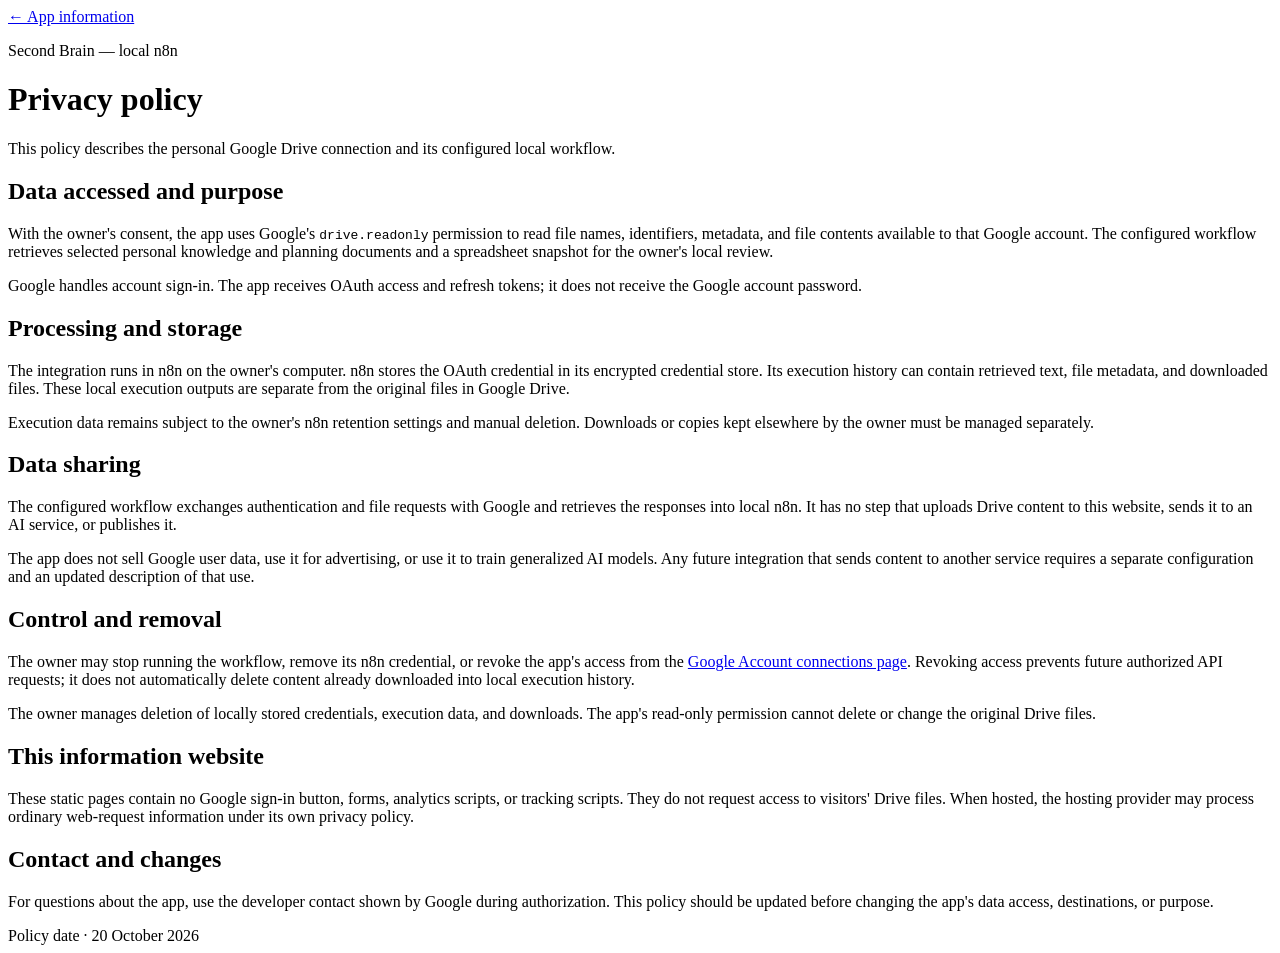
==== privacy.html @ 61681476 "Create privacy.html" ====
<!doctype html>
<html lang="en">
<head>
  <meta charset="utf-8">
  <meta name="viewport" content="width=device-width,initial-scale=1">
  <meta name="robots" content="noindex,nofollow">
  <meta name="description" content="Privacy information for the personal Second Brain — local n8n Google Drive connection.">
  <title>Privacy · Second Brain — local n8n</title>
  <link rel="stylesheet" href="style.css">
</head>
<body>
  <main>
    <nav><a href="index.html">← App information</a></nav>
    <p class="eyebrow">Second Brain — local n8n</p>
    <h1>Privacy policy</h1>
    <p class="lead">This policy describes the personal Google Drive connection and its configured local workflow.</p>
    <section>
      <h2>Data accessed and purpose</h2>
      <p>With the owner's consent, the app uses Google's <code>drive.readonly</code> permission to read file names, identifiers, metadata, and file contents available to that Google account. The configured workflow retrieves selected personal knowledge and planning documents and a spreadsheet snapshot for the owner's local review.</p>
      <p>Google handles account sign-in. The app receives OAuth access and refresh tokens; it does not receive the Google account password.</p>
    </section>
    <section>
      <h2>Processing and storage</h2>
      <p>The integration runs in n8n on the owner's computer. n8n stores the OAuth credential in its encrypted credential store. Its execution history can contain retrieved text, file metadata, and downloaded files. These local execution outputs are separate from the original files in Google Drive.</p>
      <p>Execution data remains subject to the owner's n8n retention settings and manual deletion. Downloads or copies kept elsewhere by the owner must be managed separately.</p>
    </section>
    <section>
      <h2>Data sharing</h2>
      <p>The configured workflow exchanges authentication and file requests with Google and retrieves the responses into local n8n. It has no step that uploads Drive content to this website, sends it to an AI service, or publishes it.</p>
      <p>The app does not sell Google user data, use it for advertising, or use it to train generalized AI models. Any future integration that sends content to another service requires a separate configuration and an updated description of that use.</p>
    </section>
    <section>
      <h2>Control and removal</h2>
      <p>The owner may stop running the workflow, remove its n8n credential, or revoke the app's access from the <a href="https://myaccount.google.com/connections">Google Account connections page</a>. Revoking access prevents future authorized API requests; it does not automatically delete content already downloaded into local execution history.</p>
      <p>The owner manages deletion of locally stored credentials, execution data, and downloads. The app's read-only permission cannot delete or change the original Drive files.</p>
    </section>
    <section>
      <h2>This information website</h2>
      <p>These static pages contain no Google sign-in button, forms, analytics scripts, or tracking scripts. They do not request access to visitors' Drive files. When hosted, the hosting provider may process ordinary web-request information under its own privacy policy.</p>
    </section>
    <section>
      <h2>Contact and changes</h2>
      <p>For questions about the app, use the developer contact shown by Google during authorization. This policy should be updated before changing the app's data access, destinations, or purpose.</p>
    </section>
    <footer>Policy date · 20 October 2026</footer>
  </main>
</body>
</html>
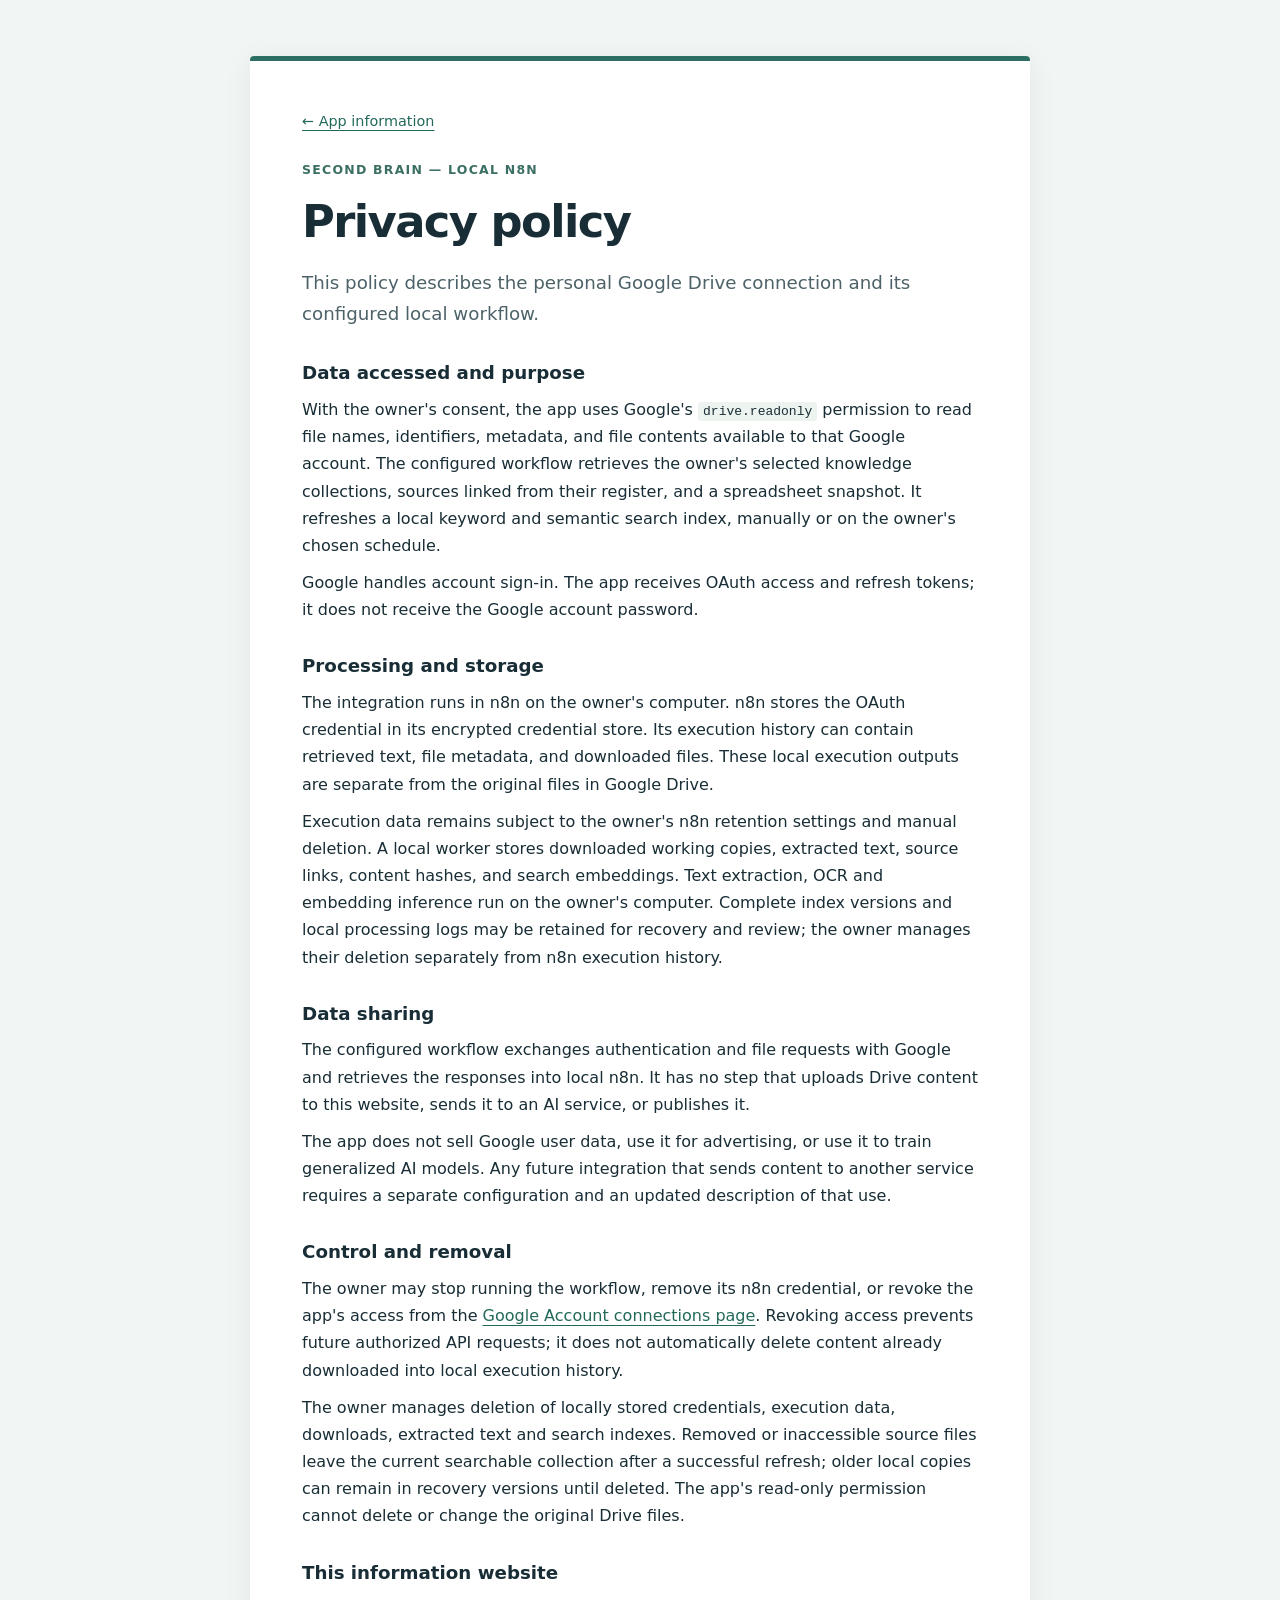
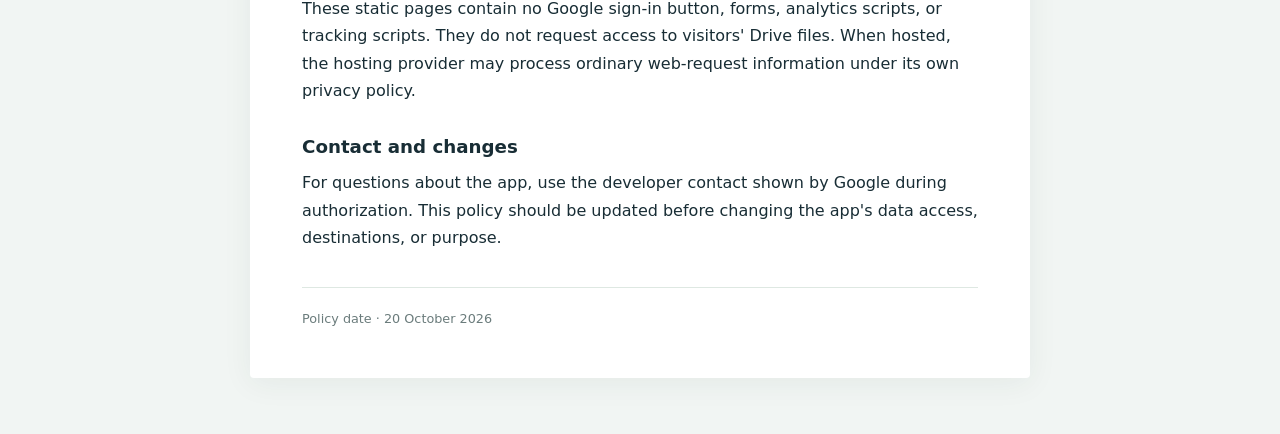
==== commit 8ebf4b3f: "Describe local extraction, search indexes and recovery copies" ====
--- a/privacy.html
+++ b/privacy.html
@@ -16,13 +16,13 @@
     <p class="lead">This policy describes the personal Google Drive connection and its configured local workflow.</p>
     <section>
       <h2>Data accessed and purpose</h2>
-      <p>With the owner's consent, the app uses Google's <code>drive.readonly</code> permission to read file names, identifiers, metadata, and file contents available to that Google account. The configured workflow retrieves selected personal knowledge and planning documents and a spreadsheet snapshot for the owner's local review.</p>
+      <p>With the owner's consent, the app uses Google's <code>drive.readonly</code> permission to read file names, identifiers, metadata, and file contents available to that Google account. The configured workflow retrieves the owner's selected knowledge collections, sources linked from their register, and a spreadsheet snapshot. It refreshes a local keyword and semantic search index, manually or on the owner's chosen schedule.</p>
       <p>Google handles account sign-in. The app receives OAuth access and refresh tokens; it does not receive the Google account password.</p>
     </section>
     <section>
       <h2>Processing and storage</h2>
       <p>The integration runs in n8n on the owner's computer. n8n stores the OAuth credential in its encrypted credential store. Its execution history can contain retrieved text, file metadata, and downloaded files. These local execution outputs are separate from the original files in Google Drive.</p>
-      <p>Execution data remains subject to the owner's n8n retention settings and manual deletion. Downloads or copies kept elsewhere by the owner must be managed separately.</p>
+      <p>Execution data remains subject to the owner's n8n retention settings and manual deletion. A local worker stores downloaded working copies, extracted text, source links, content hashes, and search embeddings. Text extraction, OCR and embedding inference run on the owner's computer. Complete index versions and local processing logs may be retained for recovery and review; the owner manages their deletion separately from n8n execution history.</p>
     </section>
     <section>
       <h2>Data sharing</h2>
@@ -32,7 +32,7 @@
     <section>
       <h2>Control and removal</h2>
       <p>The owner may stop running the workflow, remove its n8n credential, or revoke the app's access from the <a href="https://myaccount.google.com/connections">Google Account connections page</a>. Revoking access prevents future authorized API requests; it does not automatically delete content already downloaded into local execution history.</p>
-      <p>The owner manages deletion of locally stored credentials, execution data, and downloads. The app's read-only permission cannot delete or change the original Drive files.</p>
+      <p>The owner manages deletion of locally stored credentials, execution data, downloads, extracted text and search indexes. Removed or inaccessible source files leave the current searchable collection after a successful refresh; older local copies can remain in recovery versions until deleted. The app's read-only permission cannot delete or change the original Drive files.</p>
     </section>
     <section>
       <h2>This information website</h2>
--- a/style.css
+++ b/style.css
@@ -0,0 +1,16 @@
+:root { color-scheme: light; font-family: system-ui, -apple-system, "Segoe UI", sans-serif; color: #182d35; background: #f1f5f3; }
+* { box-sizing: border-box; }
+body { margin: 0; line-height: 1.7; }
+main { max-width: 780px; margin: 56px auto; padding: 48px 52px; background: #fff; border-top: 5px solid #2c6f62; border-radius: 4px; box-shadow: 0 5px 30px #193c3210; }
+.eyebrow { color: #3c6f63; font-size: .78rem; font-weight: 700; letter-spacing: .1em; text-transform: uppercase; }
+h1 { margin: 14px 0 20px; font-size: clamp(2rem, 4vw, 2.8rem); line-height: 1.2; letter-spacing: -.035em; }
+h2 { margin: 0 0 8px; font-size: 1.14rem; line-height: 1.4; }
+.lead { font-size: 1.14rem; color: #4d6268; }
+section { margin-top: 30px; }
+p { margin: 10px 0; }
+a { color: #22695a; text-underline-offset: 4px; }
+a:focus-visible { outline: 3px solid #e2ae44; outline-offset: 4px; }
+code { padding: 2px 5px; border-radius: 3px; background: #edf4f0; overflow-wrap: anywhere; }
+nav { margin-bottom: 26px; font-size: .9rem; }
+footer { margin-top: 36px; padding-top: 20px; border-top: 1px solid #dee8e2; color: #6b7c7c; font-size: .8rem; }
+@media (max-width: 680px) { main { margin: 16px; padding: 28px 24px; } }
